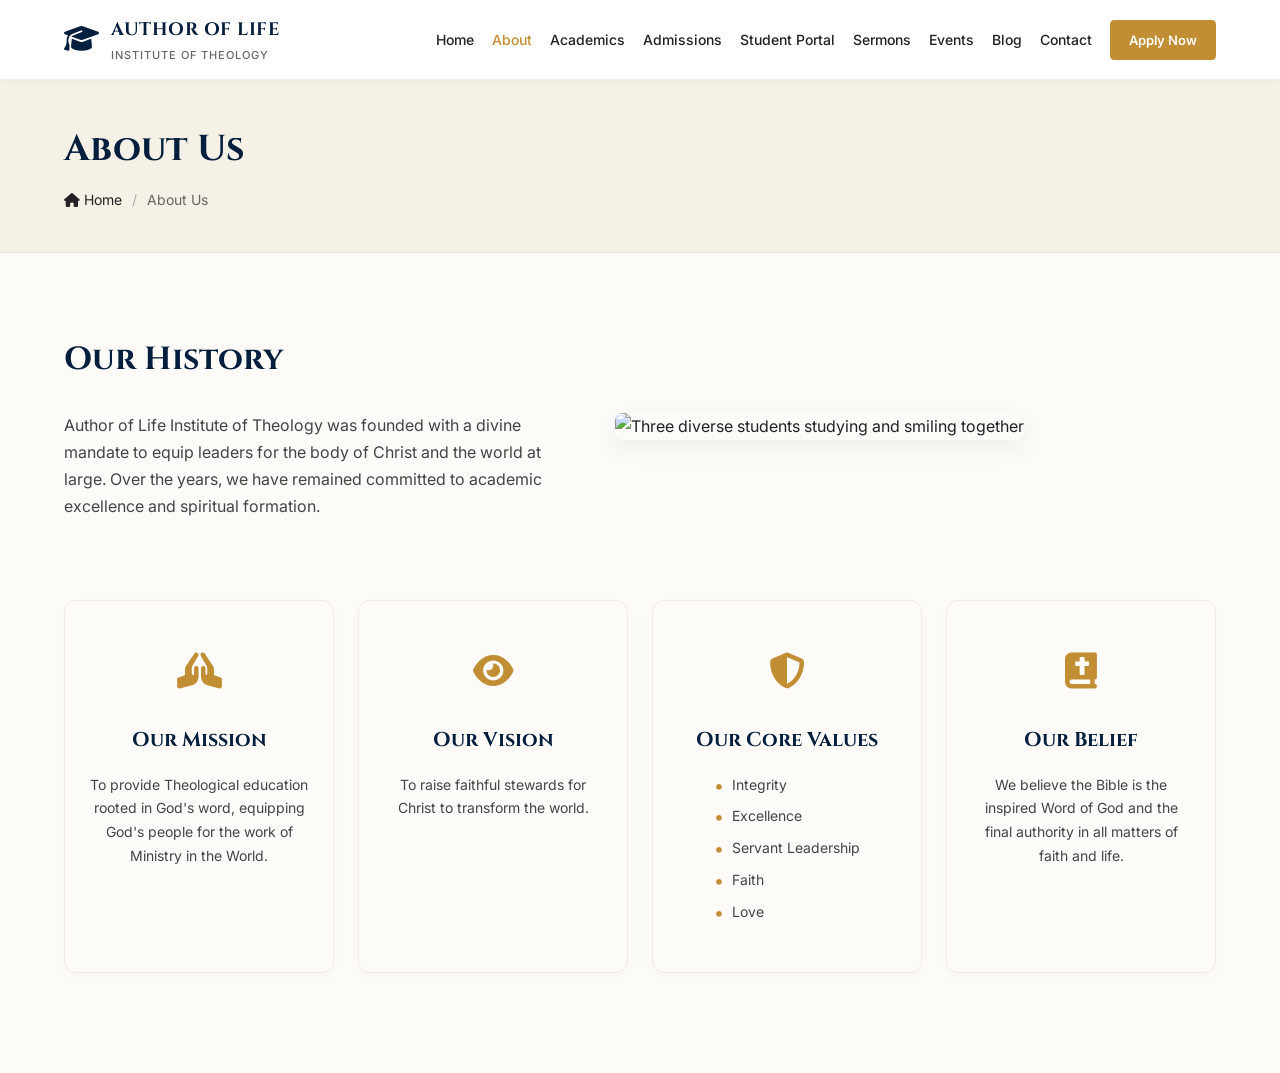
==== about.html @ f4e5d4d6 "Add files via upload" ====
<!DOCTYPE html>
<html lang="en">
<head>
    <meta charset="UTF-8">
    <meta name="viewport" content="width=device-width, initial-scale=1.0">
    <title>About Us - Author of Life Institute of Theology</title>
    <link rel="preconnect" href="https://fonts.googleapis.com">
    <link rel="preconnect" href="https://fonts.gstatic.com" crossorigin>
    <link href="https://fonts.googleapis.com/css2?family=Cinzel:wght@500;700&family=Inter:wght@400;500;600&display=swap" rel="stylesheet">
    <link rel="stylesheet" href="https://cdnjs.cloudflare.com/ajax/libs/font-awesome/6.4.0/css/all.min.css">
    <link rel="stylesheet" href="about-style.css">
</head>
<body>

    <header class="header">
        <div class="container nav-container">
            <div class="logo-area">
                <div class="logo-icon"><i class="fa-solid fa-graduation-cap"></i></div>
                <div class="logo-text">
                    <span class="logo-title">AUTHOR OF LIFE</span>
                    <span class="logo-subtitle">INSTITUTE OF THEOLOGY</span>
                </div>
            </div>
            
            <nav class="navbar">
                <a href="index.html" class="nav-link">Home</a>
                <a href="#" class="nav-link active">About</a>
                <a href="#" class="nav-link">Academics</a>
                <a href="#" class="nav-link">Admissions</a>
                <a href="#" class="nav-link">Student Portal</a>
                <a href="#" class="nav-link">Sermons</a>
                <a href="#" class="nav-link">Events</a>
                <a href="#" class="nav-link">Blog</a>
                <a href="#" class="nav-link">Contact</a>
                <a href="#" class="btn btn-primary btn-nav">Apply Now</a>
            </nav>
            
            <div class="menu-toggle" id="mobile-menu">
                <i class="fa-solid fa-bars"></i>
            </div>
        </div>
    </header>

    <section class="page-banner">
        <div class="container">
            <h1 class="banner-title">About Us</h1>
            <div class="breadcrumb">
                <a href="index.html"><i class="fa-solid fa-house"></i> Home</a> <span>/</span> About Us
            </div>
        </div>
    </section>

    <section class="history-section">
        <div class="container history-grid">
            <div class="history-content">
                <h2 class="section-heading">Our History</h2>
                <p>
                    Author of Life Institute of Theology was founded with a divine mandate to equip leaders for the body of Christ and the world at large. Over the years, we have remained committed to academic excellence and spiritual formation.
                </p>
            </div>
            <div class="history-image-container"> 
  <img src="https://img.freepik.com/free-photo/friends-people-group-teamwork-diversity_53876-31488.jpg?w=740&q=80" alt="Three diverse students studying and smiling together" class="history-image"> 
</div>
        </div>
    </section>

    <section class="pillars-section">
        <div class="container pillars-grid">
            
            <div class="pillar-card">
                <div class="pillar-icon"><i class="fa-solid fa-hands-praying"></i></div>
                <h3 class="pillar-title">Our Mission</h3>
                <p class="pillar-text">
                    To provide Theological education rooted in God's word, equipping God's people for the work of Ministry in the World.
                </p>
            </div>

            <div class="pillar-card">
                <div class="pillar-icon"><i class="fa-solid fa-eye"></i></div>
                <h3 class="pillar-title">Our Vision</h3>
                <p class="pillar-text">
                    To raise faithful stewards for Christ to transform the world.
                </p>
            </div>

            <div class="pillar-card">
                <div class="pillar-icon"><i class="fa-solid fa-shield-halved"></i></div>
                <h3 class="pillar-title">Our Core Values</h3>
                <ul class="values-list">
                    <li>Integrity</li>
                    <li>Excellence</li>
                    <li>Servant Leadership</li>
                    <li>Faith</li>
                    <li>Love</li>
                </ul>
            </div>

            <div class="pillar-card">
                <div class="pillar-icon"><i class="fa-solid fa-book-bible"></i></div>
                <h3 class="pillar-title">Our Belief</h3>
                <p class="pillar-text">
                    We believe the Bible is the inspired Word of God and the final authority in all matters of faith and life.
                </p>
            </div>

        </div>
    </section>

    <script>
        const mobileMenu = document.getElementById('mobile-menu');
        const navbar = document.querySelector('.navbar');

        mobileMenu.addEventListener('click', () => {
            navbar.classList.toggle('active');
            mobileMenu.classList.toggle('active');
        });
    </script>
</body>
</html>
---- about-style.css ----
/* --- Root Variables & Reset --- */
:root {
    --primary-color: #c28e34; /* Gold accent color */
    --primary-hover: #a67628;
    --dark-navy: #041e3d;
    --text-dark: #222222;
    --text-muted: #444444;
    --bg-light: #fdfbf7; /* Warm background cream tint */
    --white: #ffffff;
    --font-heading: 'Cinzel', serif;
    --font-body: 'Inter', sans-serif;
    --transition: all 0.3s ease;
}

* {
    margin: 0;
    padding: 0;
    box-sizing: border-box;
}

body {
    font-family: var(--font-body);
    color: var(--text-dark);
    background-color: var(--bg-light);
    line-height: 1.7;
}

.container {
    width: 100%;
    max-width: 1200px;
    margin: 0 auto;
    padding: 0 24px;
}

/* --- Buttons --- */
.btn {
    display: inline-block;
    padding: 12px 28px;
    border-radius: 4px;
    font-size: 14px;
    font-weight: 600;
    text-decoration: none;
    transition: var(--transition);
}

.btn-primary {
    background-color: var(--primary-color);
    color: var(--white);
    border: 1px solid var(--primary-color);
}

.btn-primary:hover {
    background-color: var(--primary-hover);
    border-color: var(--primary-hover);
}

/* --- Navigation Header --- */
.header {
    background-color: var(--white);
    box-shadow: 0 2px 10px rgba(0,0,0,0.03);
    position: sticky;
    top: 0;
    z-index: 1000;
}

.nav-container {
    display: flex;
    justify-content: space-between;
    align-items: center;
    padding: 15px 24px;
}

.logo-area {
    display: flex;
    align-items: center;
    gap: 12px;
}

.logo-icon {
    font-size: 28px;
    color: var(--dark-navy);
}

.logo-text {
    display: flex;
    flex-direction: column;
}

.logo-title {
    font-family: var(--font-heading);
    font-weight: 700;
    font-size: 18px;
    color: var(--dark-navy);
    letter-spacing: 0.5px;
}

.logo-subtitle {
    font-size: 11px;
    font-weight: 500;
    color: #666;
    letter-spacing: 1px;
}

.navbar {
    display: flex;
    align-items: center;
    gap: 18px;
}

.nav-link {
    text-decoration: none;
    color: var(--text-dark);
    font-size: 14px;
    font-weight: 500;
    transition: var(--transition);
}

.nav-link:hover, .nav-link.active {
    color: var(--primary-color);
}

.btn-nav {
    padding: 8px 18px;
    font-size: 13px;
}

.menu-toggle {
    display: none;
    font-size: 24px;
    color: var(--dark-navy);
    cursor: pointer;
}

/* --- Page Banner (Breadcrumbs) --- */
.page-banner {
    background-color: #f6f1e7;
    padding: 40px 0;
    border-bottom: 1px solid rgba(0,0,0,0.04);
}

.banner-title {
    font-family: var(--font-heading);
    font-size: 36px;
    color: var(--dark-navy);
    margin-bottom: 8px;
    font-weight: 700;
}

.breadcrumb {
    font-size: 14px;
    color: #666;
}

.breadcrumb a {
    color: var(--text-dark);
    text-decoration: none;
    transition: var(--transition);
}

.breadcrumb a:hover {
    color: var(--primary-color);
}

.breadcrumb span {
    margin: 0 6px;
    color: #aaa;
}

/* --- History Section --- */
.history-section {
    padding: 80px 0;
}

.history-grid {
    display: grid;
    grid-template-columns: 1fr 1.2fr;
    gap: 50px;
    align-items: center;
}

.section-heading {
    font-family: var(--font-heading);
    font-size: 32px;
    color: var(--dark-navy);
    margin-bottom: 24px;
    position: relative;
    font-weight: 700;
}

.history-content p {
    font-size: 16px;
    color: var(--text-muted);
}

.history-image-container {
    width: 100%;
}

.history-image {
    width: 100%;
    height: auto;
    object-fit: cover;
    border-radius: 8px;
    box-shadow: 0 8px 25px rgba(0,0,0,0.06);
}

/* --- Pillars Cards Section --- */
.pillars-section {
    padding-bottom: 100px;
}

.pillars-grid {
    display: grid;
    grid-template-columns: repeat(4, 1fr);
    gap: 24px;
}

.pillar-card {
    background-color: #fdfbf7;
    border: 1px solid #f1ece1;
    border-radius: 12px;
    padding: 40px 24px;
    text-align: center;
    transition: var(--transition);
    box-shadow: 0 4px 15px rgba(0,0,0,0.02);
}

.pillar-card:hover {
    transform: translateY(-5px);
    box-shadow: 0 10px 25px rgba(194, 142, 52, 0.08);
    border-color: #e2d7be;
}

.pillar-icon {
    font-size: 36px;
    color: var(--primary-color);
    margin-bottom: 20px;
}

.pillar-title {
    font-family: var(--font-heading);
    font-size: 20px;
    color: var(--dark-navy);
    margin-bottom: 16px;
    font-weight: 700;
}

.pillar-text {
    font-size: 14px;
    color: var(--text-muted);
}

/* Core Values Specific List Layout */
.values-list {
    list-style: none;
    text-align: left;
    display: inline-block;
}

.values-list li {
    font-size: 14px;
    color: var(--text-muted);
    margin-bottom: 8px;
    position: relative;
    padding-left: 18px;
}

.values-list li::before {
    content: "•";
    color: var(--primary-color);
    font-size: 18px;
    position: absolute;
    left: 0;
    top: -2px;
}

/* --- Responsive Media Queries --- */

@media (max-width: 1100px) {
    .pillars-grid {
        grid-template-columns: repeat(2, 1fr);
    }
}

@media (max-width: 768px) {
    .menu-toggle {
        display: block;
    }

    .navbar {
        position: absolute;
        top: 100%;
        left: 0;
        right: 0;
        background-color: var(--white);
        flex-direction: column;
        padding: 20px;
        gap: 15px;
        box-shadow: 0 10px 15px rgba(0,0,0,0.05);
        display: none;
    }

    .navbar.active {
        display: flex;
    }

    .btn-nav {
        width: 100%;
        text-align: center;
    }

    .history-grid {
        grid-template-columns: 1fr;
        gap: 35px;
    }

    .history-image-container {
        order: 2; /* Puts the image below the text block on tablet/mobile views */
    }
}

@media (max-width: 550px) {
    .pillars-grid {
        grid-template-columns: 1fr;
    }
    
    .banner-title {
        font-size: 28px;
    }
    
    .section-heading {
        font-size: 26px;
    }
}
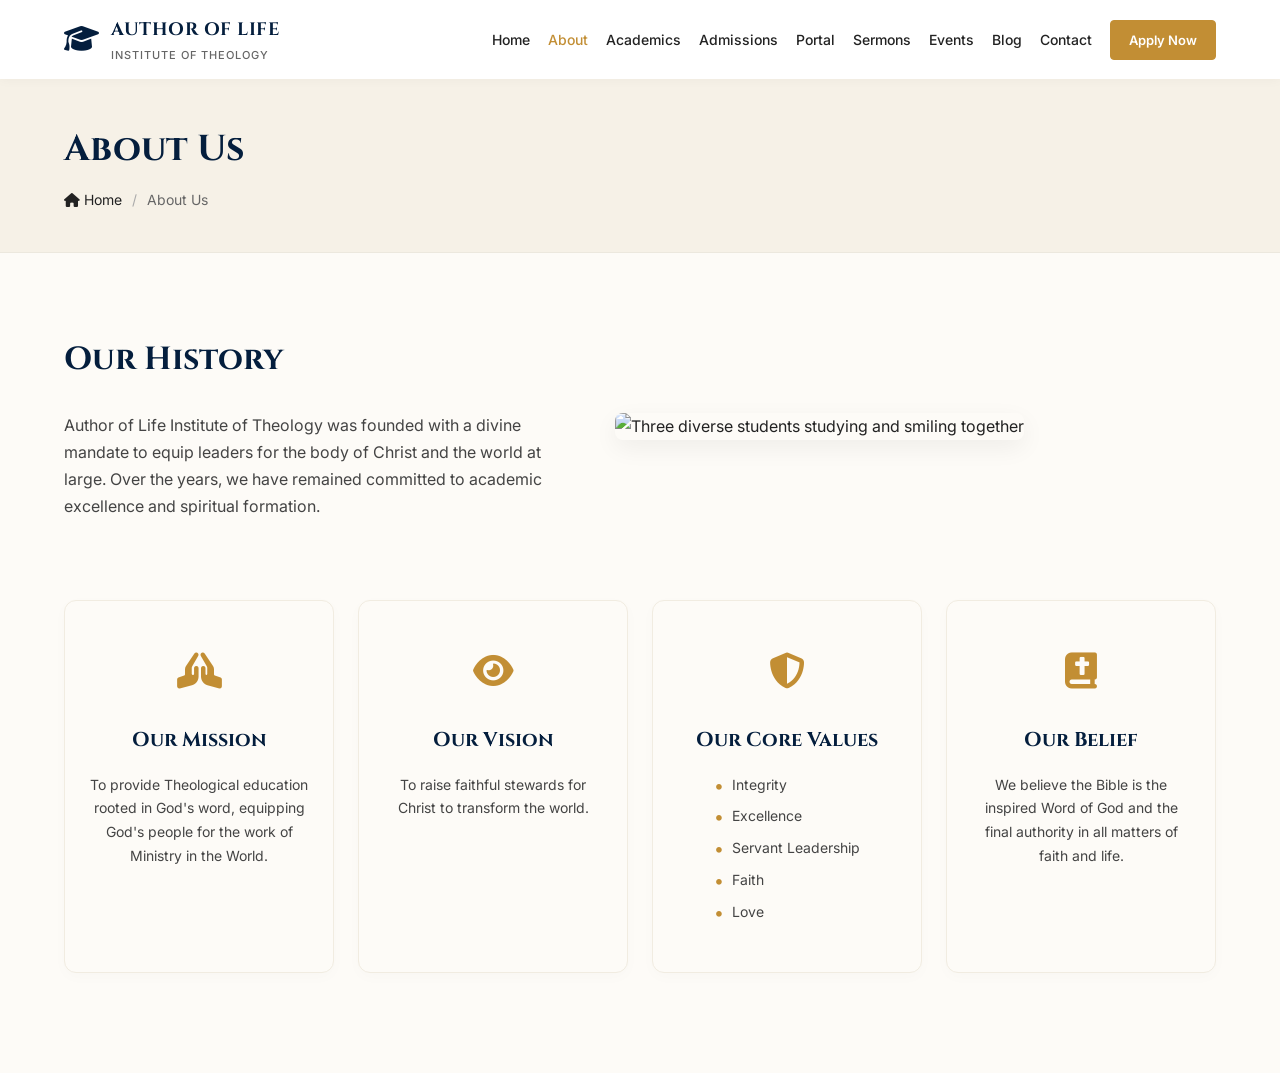
==== commit 684a3ada: "Add files via upload" ====
--- a/about.html
+++ b/about.html
@@ -24,15 +24,15 @@
             
             <nav class="navbar">
                 <a href="index.html" class="nav-link">Home</a>
-                <a href="#" class="nav-link active">About</a>
-                <a href="#" class="nav-link">Academics</a>
-                <a href="#" class="nav-link">Admissions</a>
-                <a href="#" class="nav-link">Student Portal</a>
-                <a href="#" class="nav-link">Sermons</a>
-                <a href="#" class="nav-link">Events</a>
-                <a href="#" class="nav-link">Blog</a>
-                <a href="#" class="nav-link">Contact</a>
-                <a href="#" class="btn btn-primary btn-nav">Apply Now</a>
+                <a href="about.html" class="nav-link active">About</a>
+                <a href="academics.html" class="nav-link">Academics</a>
+                <a href="admissions.html" class="nav-link">Admissions</a>
+               <a href="student-login.html" class="nav-link">Portal</a> 
+                <a href="sermons.html" class="nav-link">Sermons</a>
+                <a href="events.html" class="nav-link">Events</a>
+                <a href="blog.html" class="nav-link">Blog</a>
+                <a href="contact.html" class="nav-link">Contact</a>
+                <a href="apply.html" class="btn btn-primary btn-nav">Apply Now</a>
             </nav>
             
             <div class="menu-toggle" id="mobile-menu">
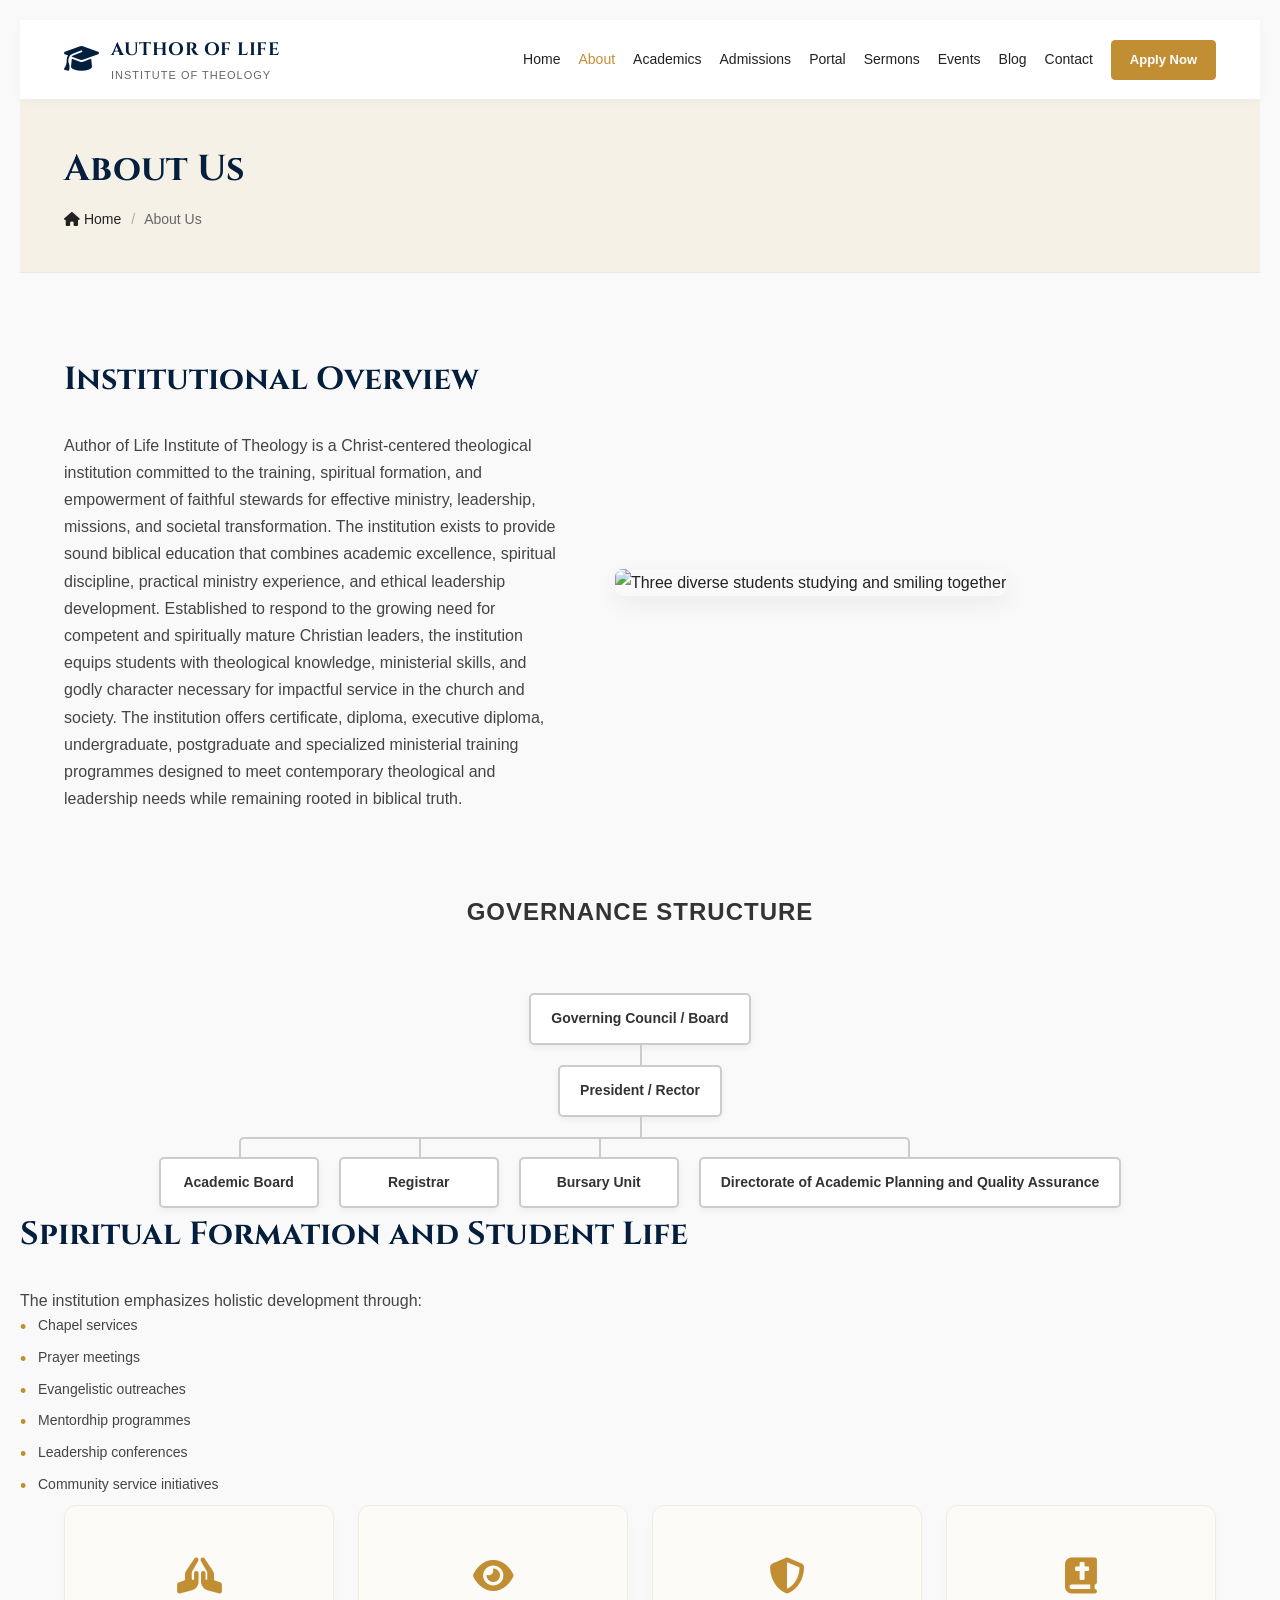
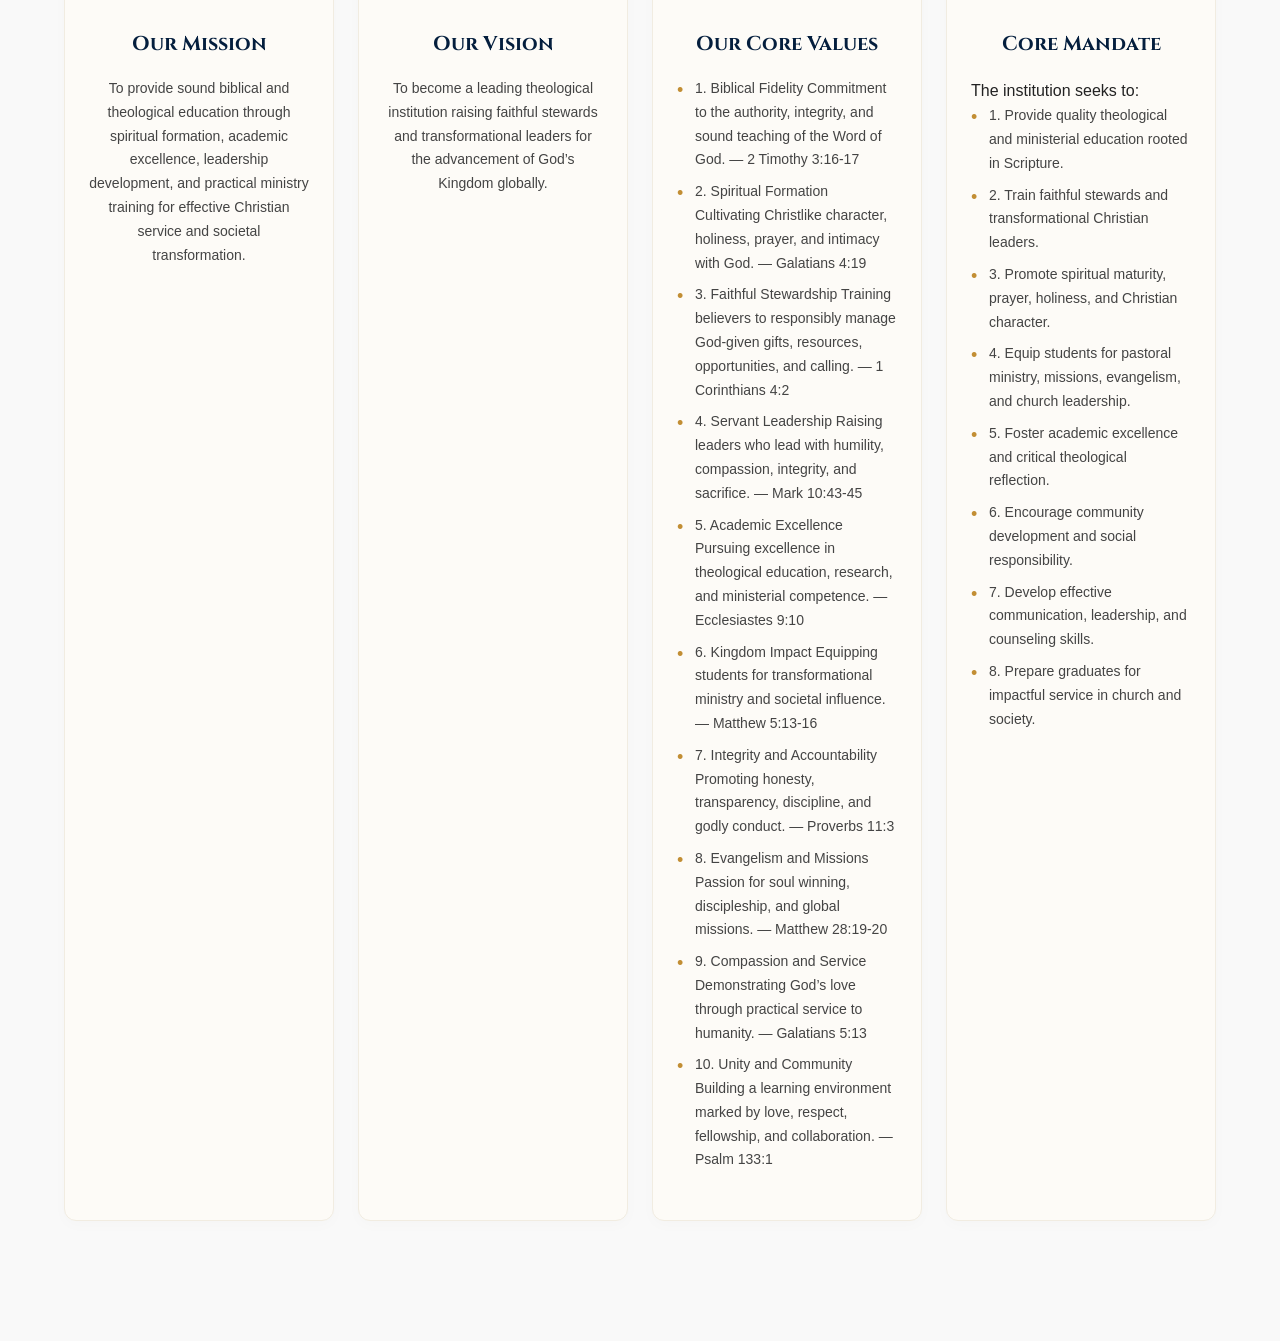
==== commit 3e6e01dc: "Add files via upload" ====
--- a/about.html
+++ b/about.html
@@ -53,14 +53,197 @@
     <section class="history-section">
         <div class="container history-grid">
             <div class="history-content">
-                <h2 class="section-heading">Our History</h2>
+                <h2 class="section-heading">Institutional Overview</h2>
                 <p>
-                    Author of Life Institute of Theology was founded with a divine mandate to equip leaders for the body of Christ and the world at large. Over the years, we have remained committed to academic excellence and spiritual formation.
+                    Author of Life Institute of Theology is a Christ-centered theological institution committed to the training, spiritual formation, and empowerment of faithful stewards for effective ministry, leadership, missions, and societal transformation. The institution exists to provide sound biblical education that combines academic excellence, spiritual discipline, practical ministry experience, and ethical leadership development.
+
+Established to respond to the growing need for competent and spiritually mature Christian leaders, the institution equips students with theological knowledge, ministerial skills, and godly character necessary for impactful service in the church and society.
+
+The institution offers certificate, diploma, executive diploma, undergraduate, postgraduate and specialized ministerial training programmes designed to meet contemporary theological and leadership needs while remaining rooted in biblical truth. 
                 </p>
             </div>
             <div class="history-image-container"> 
   <img src="https://img.freepik.com/free-photo/friends-people-group-teamwork-diversity_53876-31488.jpg?w=740&q=80" alt="Three diverse students studying and smiling together" class="history-image"> 
 </div>
+            </section>
+
+    <!DOCTYPE html>
+<html lang="en">
+<head>
+    <meta charset="UTF-8">
+    <meta name="viewport" content="width=device-width, initial-scale=1.0">
+    <title>Governance Structure</title>
+    <style>
+        /* Base styles */
+        body {
+            font-family: Arial, sans-serif;
+            background-color: #f9f9f9;
+            margin: 0;
+            padding: 20px;
+        }
+
+        .heading {
+            text-align: center;
+            color: #333;
+            margin-bottom: 40px;
+            font-size: 24px;
+            text-transform: uppercase;
+            letter-spacing: 1px;
+        }
+
+        /* Tree structure container */
+        .tree {
+            display: flex;
+            flex-direction: column;
+            align-items: center;
+        }
+
+        .tree ul {
+            padding-top: 20px; 
+            position: relative;
+            transition: all 0.5s;
+            display: flex;
+            justify-content: center;
+            margin: 0;
+            padding-left: 0;
+            list-style-type: none;
+        }
+
+        .tree li {
+            text-align: center;
+            position: relative;
+            padding: 20px 10px 0 10px;
+            transition: all 0.5s;
+        }
+
+        /* Connecting vertical lines */
+        .tree li::before, .tree li::after {
+            content: '';
+            position: absolute; 
+            top: 0; 
+            right: 50%;
+            border-top: 2px solid #ccc;
+            width: 50%; 
+            height: 20px;
+        }
+        
+        .tree li::after {
+            right: auto; 
+            left: 50%;
+            border-left: 2px solid #ccc;
+        }
+
+        /* Remove lines from single child/edges */
+        .tree li:only-child::after, .tree li:only-child::before {
+            display: none;
+        }
+
+        .tree li:only-child { 
+            padding-top: 0;
+        }
+
+        .tree li:first-child::before, .tree li:last-child::after {
+            border: 0 none;
+        }
+
+        .tree li:last-child::before {
+            border-right: 2px solid #ccc;
+            border-radius: 0 5px 0 0;
+        }
+        
+        .tree li:first-child::after {
+            border-radius: 5px 0 0 0;
+        }
+
+        /* Downward lines from parent nodes */
+        .tree ul ul::before {
+            content: '';
+            position: absolute; 
+            top: 0; 
+            left: 50%;
+            border-left: 2px solid #ccc;
+            width: 0; 
+            height: 20px;
+        }
+
+        /* Node styling (The boxes) */
+        .tree .node {
+            border: 2px solid #ccc;
+            padding: 12px 20px;
+            text-decoration: none;
+            color: #333;
+            background-color: #fff;
+            font-size: 14px;
+            font-weight: bold;
+            border-radius: 5px;
+            display: inline-block;
+            box-shadow: 0 3px 6px rgba(0,0,0,0.05);
+            transition: all 0.5s;
+            min-width: 160px;
+        }
+
+        /* Hover effects */
+        .tree .node:hover {
+            background: #0056b3;
+            color: #fff;
+            border-color: #0056b3;
+            transform: translateY(-3px);
+            box-shadow: 0 5px 10px rgba(0,0,0,0.15);
+        }
+
+        /* Custom tier colors for visual hierarchy */
+        .tier-1 { background-color: #1e3a8a; color: white; border-color: #1e3a8a; }
+        .tier-2 { background-color: #3b82f6; color: white; border-color: #3b82f6; }
+    </style>
+</head>
+<body>
+
+    <h1 class="heading">Governance Structure</h1>
+
+    <div class="tree">
+        <ul>
+            <!-- Level 1: Governing Council -->
+            <li>
+                <div class="node tier-1">Governing Council / Board</div>
+                <ul>
+                    <!-- Level 2: President/Rector -->
+                    <li>
+                        <div class="node tier-2">President / Rector</div>
+                        <ul>
+                            <!-- Level 3: Administrative & Academic Branches -->
+                            <li>
+                                <div class="node">Academic Board</div>
+                            </li>
+                            <li>
+                                <div class="node">Registrar</div>
+                            </li>
+                            <li>
+                                <div class="node">Bursary Unit</div>
+                            </li>
+                            <li>
+                                <div class="node">Directorate of Academic Planning and Quality Assurance</div>
+                            </li>
+                        </ul>
+                    </li>
+                </ul>
+            </li>
+        </ul>
+    </div>
+
+    <section
+        <div class="history-content">
+                <h6 class="section-heading">Spiritual Formation and Student Life</h6>
+                             <ul class="values-list">
+                    <p>The institution emphasizes holistic development through: </p>
+                    <li>Chapel services</li>
+                    <li>Prayer meetings</li>
+                    <li>Evangelistic outreaches</li>
+                    <li>Mentordhip programmes</li>
+                    <li>Leadership conferences</li>
+                    <li>Community service initiatives</li>  
+                    </ul> 
+            </div>
+
         </div>
     </section>
 
@@ -71,7 +254,7 @@
                 <div class="pillar-icon"><i class="fa-solid fa-hands-praying"></i></div>
                 <h3 class="pillar-title">Our Mission</h3>
                 <p class="pillar-text">
-                    To provide Theological education rooted in God's word, equipping God's people for the work of Ministry in the World.
+                    To provide sound biblical and theological education through spiritual formation, academic excellence, leadership development, and practical ministry training for effective Christian service and societal transformation.
                 </p>
             </div>
 
@@ -79,7 +262,7 @@
                 <div class="pillar-icon"><i class="fa-solid fa-eye"></i></div>
                 <h3 class="pillar-title">Our Vision</h3>
                 <p class="pillar-text">
-                    To raise faithful stewards for Christ to transform the world.
+                    To become a leading theological institution raising faithful stewards and transformational leaders for the advancement of God’s Kingdom globally.
                 </p>
             </div>
 
@@ -87,20 +270,54 @@
                 <div class="pillar-icon"><i class="fa-solid fa-shield-halved"></i></div>
                 <h3 class="pillar-title">Our Core Values</h3>
                 <ul class="values-list">
-                    <li>Integrity</li>
-                    <li>Excellence</li>
-                    <li>Servant Leadership</li>
-                    <li>Faith</li>
-                    <li>Love</li>
-                </ul>
+                    <li>1. Biblical Fidelity
+Commitment to the authority, integrity, and sound teaching of the Word of God.
+— 2 Timothy 3:16-17</li>
+                    <li>2. Spiritual Formation
+Cultivating Christlike character, holiness, prayer, and intimacy with God.
+— Galatians 4:19</li>
+                    <li>3. Faithful Stewardship
+Training believers to responsibly manage God-given gifts, resources, opportunities, and calling.
+— 1 Corinthians 4:2</li>
+                    <li>4. Servant Leadership
+Raising leaders who lead with humility, compassion, integrity, and sacrifice.
+— Mark 10:43-45</li>
+                    <li>5. Academic Excellence
+Pursuing excellence in theological education, research, and ministerial competence.
+— Ecclesiastes 9:10</li>
+                    <li>6. Kingdom Impact
+Equipping students for transformational ministry and societal influence.
+— Matthew 5:13-16</li>
+                    <li>7. Integrity and Accountability
+Promoting honesty, transparency, discipline, and godly conduct.
+— Proverbs 11:3</li>
+<li>8. Evangelism and Missions
+Passion for soul winning, discipleship, and global missions.
+— Matthew 28:19-20</li>
+<li>9. Compassion and Service
+Demonstrating God’s love through practical service to humanity.
+— Galatians 5:13</li>
+<li>10. Unity and Community
+Building a learning environment marked by love, respect, fellowship, and collaboration.
+— Psalm 133:1</li> 
+                                        </ul>
             </div>
 
             <div class="pillar-card">
                 <div class="pillar-icon"><i class="fa-solid fa-book-bible"></i></div>
-                <h3 class="pillar-title">Our Belief</h3>
-                <p class="pillar-text">
-                    We believe the Bible is the inspired Word of God and the final authority in all matters of faith and life.
-                </p>
+                <h3 class="pillar-title">Core Mandate</h3>
+                <ul class="values-list">
+                    <p>The institution seeks to:</p>
+                    <li>1. Provide quality theological and ministerial education rooted in Scripture.</li>
+                    <li>2. Train faithful stewards and transformational Christian leaders.</li>
+                    <li>3. Promote spiritual maturity, prayer, holiness, and Christian character.</li>
+                    <li>4. Equip students for pastoral ministry, missions, evangelism, and church leadership.</li>
+                    <li>5. Foster academic excellence and critical theological reflection.</li>
+                    <li>6. Encourage community development and social responsibility.</li>  
+                    <li>7. Develop effective communication, leadership, and counseling skills.</li>
+                    <li>8. Prepare graduates for impactful service in church and society.</li>
+
+                    </ul> 
             </div>
 
         </div>
